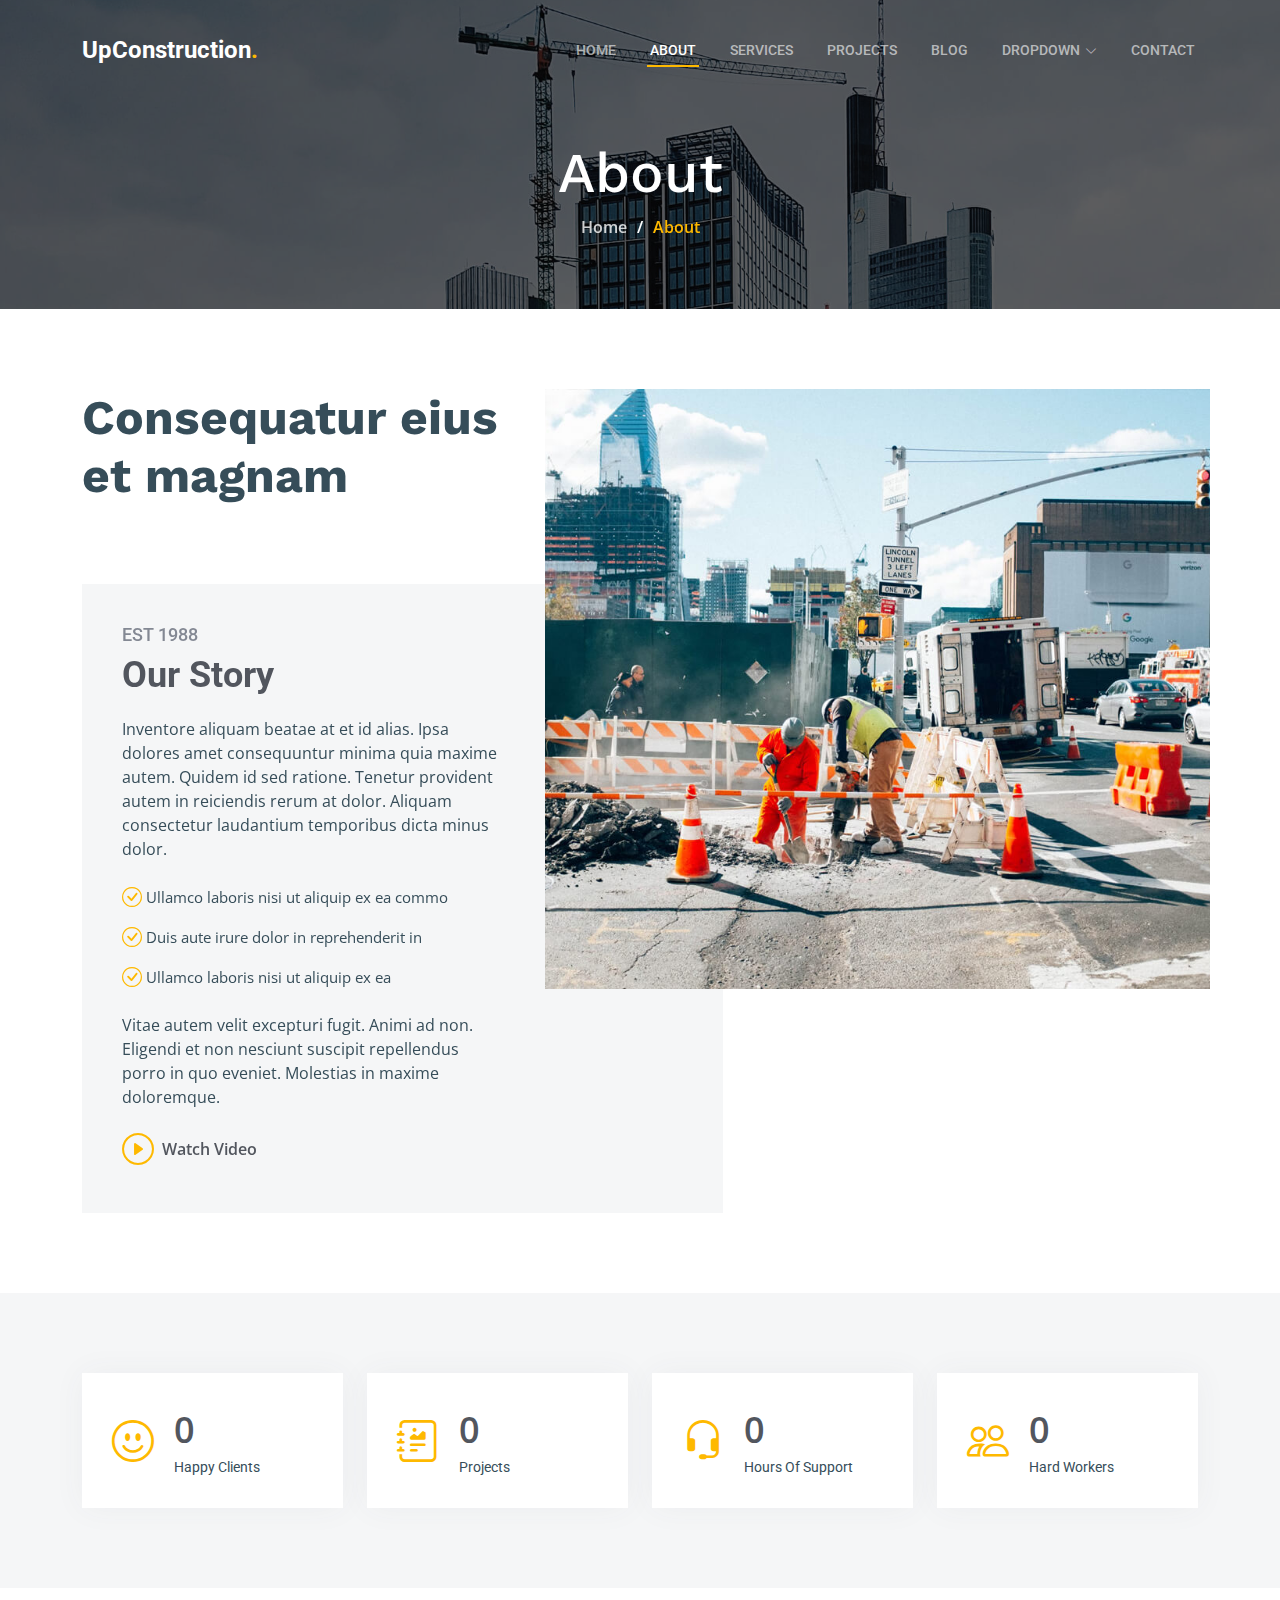
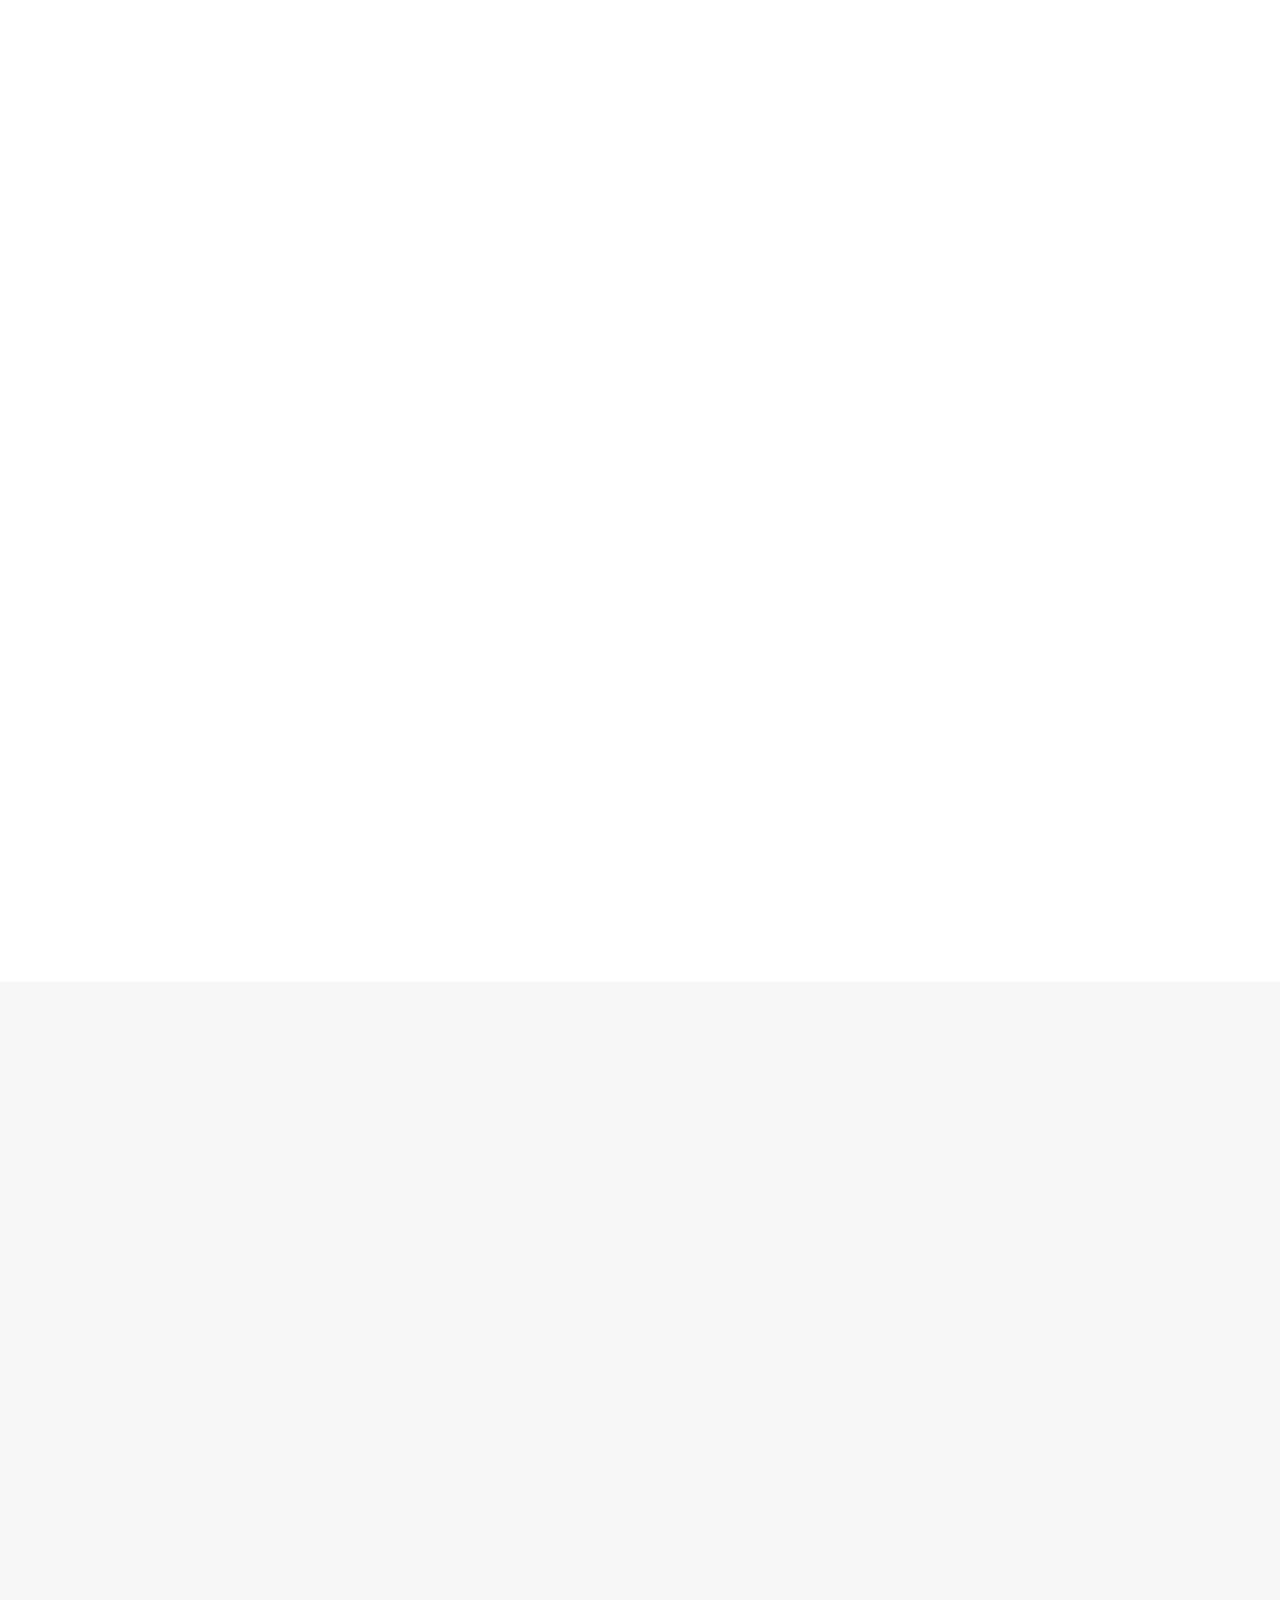
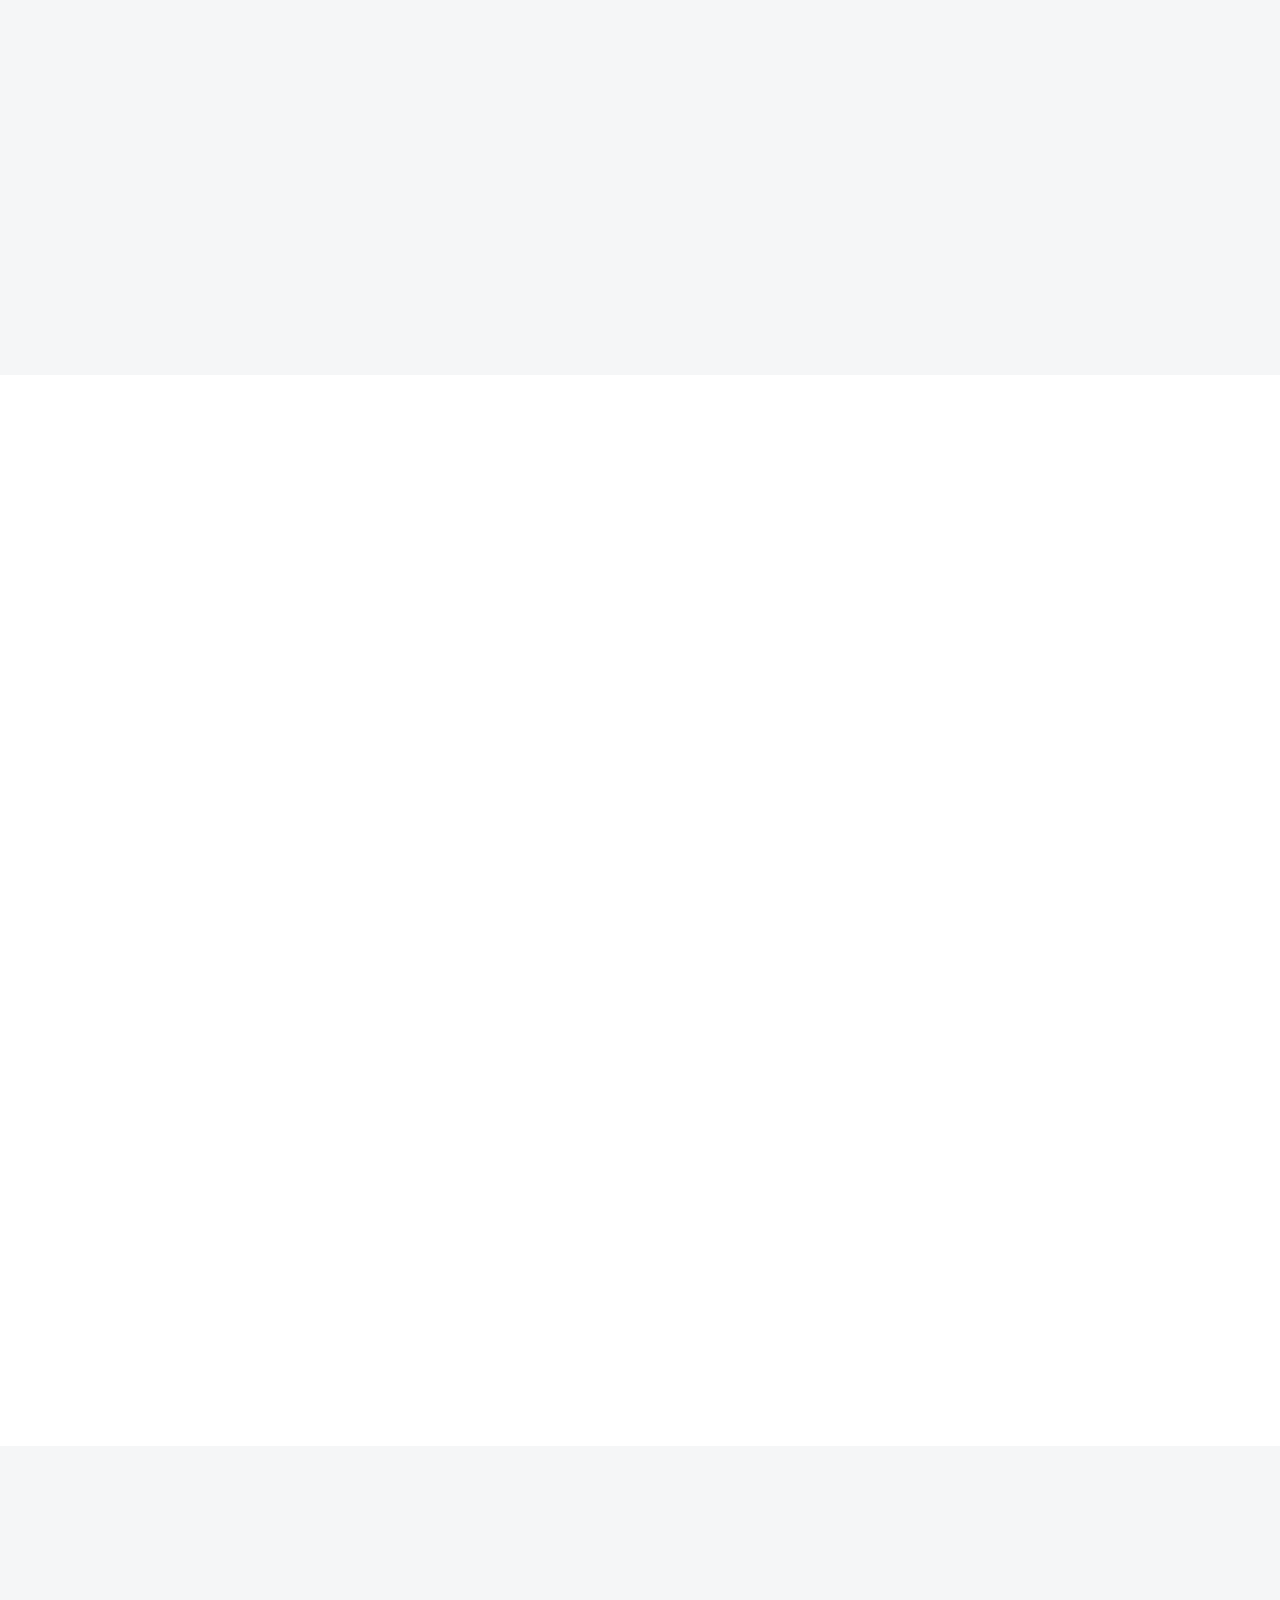
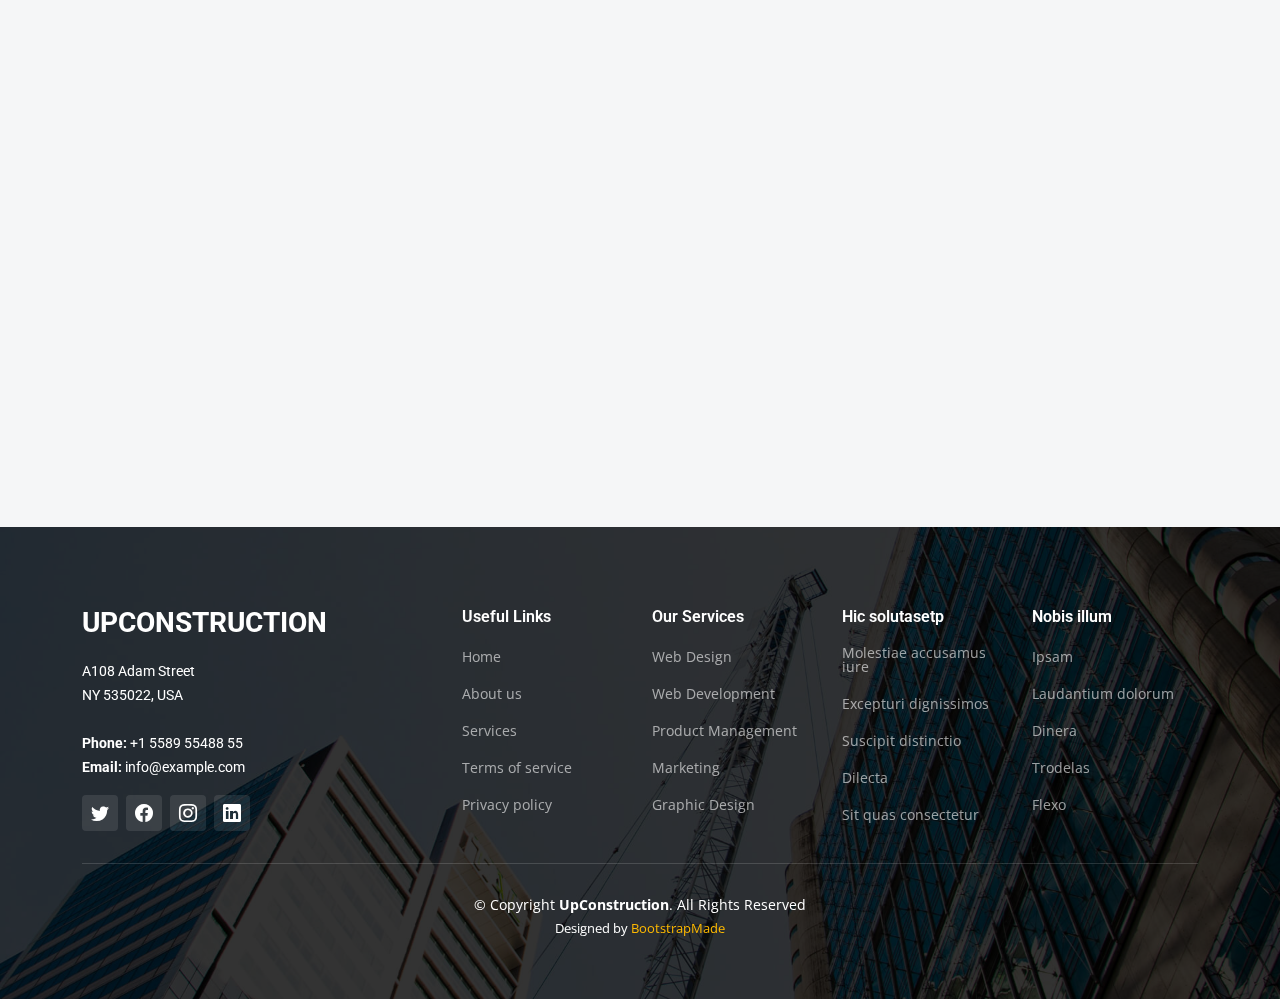
==== about.html @ 95f4d9fb "First commit" ====
<!DOCTYPE html>
<html lang="en">

<head>
  <meta charset="utf-8">
  <meta content="width=device-width, initial-scale=1.0" name="viewport">

  <title>UpConstruction Bootstrap Template - About</title>
  <meta content="" name="description">
  <meta content="" name="keywords">

  <!-- Favicons -->
  <link href="assets/img/favicon.png" rel="icon">
  <link href="assets/img/apple-touch-icon.png" rel="apple-touch-icon">

  <!-- Google Fonts -->
  <link rel="preconnect" href="https://fonts.googleapis.com">
  <link rel="preconnect" href="https://fonts.gstatic.com" crossorigin>
  <link href="https://fonts.googleapis.com/css2?family=Open+Sans:ital,wght@0,300;0,400;0,500;0,600;0,700;1,300;1,400;1,600;1,700&family=Roboto:ital,wght@0,300;0,400;0,500;0,600;0,700;1,300;1,400;1,500;1,600;1,700&family=Work+Sans:ital,wght@0,300;0,400;0,500;0,600;0,700;1,300;1,400;1,500;1,600;1,700&display=swap" rel="stylesheet">

  <!-- Vendor CSS Files -->
  <link href="assets/vendor/bootstrap/css/bootstrap.min.css" rel="stylesheet">
  <link href="assets/vendor/bootstrap-icons/bootstrap-icons.css" rel="stylesheet">
  <link href="assets/vendor/fontawesome-free/css/all.min.css" rel="stylesheet">
  <link href="assets/vendor/aos/aos.css" rel="stylesheet">
  <link href="assets/vendor/glightbox/css/glightbox.min.css" rel="stylesheet">
  <link href="assets/vendor/swiper/swiper-bundle.min.css" rel="stylesheet">

  <!-- Template Main CSS File -->
  <link href="assets/css/main.css" rel="stylesheet">

  <!-- =======================================================
  * Template Name: UpConstruction - v1.3.0
  * Template URL: https://bootstrapmade.com/upconstruction-bootstrap-construction-website-template/
  * Author: BootstrapMade.com
  * License: https://bootstrapmade.com/license/
  ======================================================== -->
</head>

<body>

  <!-- ======= Header ======= -->
  <header id="header" class="header d-flex align-items-center">
    <div class="container-fluid container-xl d-flex align-items-center justify-content-between">

      <a href="index.html" class="logo d-flex align-items-center">
        <!-- Uncomment the line below if you also wish to use an image logo -->
        <!-- <img src="assets/img/logo.png" alt=""> -->
        <h1>UpConstruction<span>.</span></h1>
      </a>

      <i class="mobile-nav-toggle mobile-nav-show bi bi-list"></i>
      <i class="mobile-nav-toggle mobile-nav-hide d-none bi bi-x"></i>
      <nav id="navbar" class="navbar">
        <ul>
          <li><a href="index.html">Home</a></li>
          <li><a href="about.html" class="active">About</a></li>
          <li><a href="services.html">Services</a></li>
          <li><a href="projects.html">Projects</a></li>
          <li><a href="blog.html">Blog</a></li>
          <li class="dropdown"><a href="#"><span>Dropdown</span> <i class="bi bi-chevron-down dropdown-indicator"></i></a>
            <ul>
              <li><a href="#">Dropdown 1</a></li>
              <li class="dropdown"><a href="#"><span>Deep Dropdown</span> <i class="bi bi-chevron-down dropdown-indicator"></i></a>
                <ul>
                  <li><a href="#">Deep Dropdown 1</a></li>
                  <li><a href="#">Deep Dropdown 2</a></li>
                  <li><a href="#">Deep Dropdown 3</a></li>
                  <li><a href="#">Deep Dropdown 4</a></li>
                  <li><a href="#">Deep Dropdown 5</a></li>
                </ul>
              </li>
              <li><a href="#">Dropdown 2</a></li>
              <li><a href="#">Dropdown 3</a></li>
              <li><a href="#">Dropdown 4</a></li>
            </ul>
          </li>
          <li><a href="contact.html">Contact</a></li>
        </ul>
      </nav><!-- .navbar -->

    </div>
  </header><!-- End Header -->

  <main id="main">

    <!-- ======= Breadcrumbs ======= -->
    <div class="breadcrumbs d-flex align-items-center" style="background-image: url('assets/img/breadcrumbs-bg.jpg');">
      <div class="container position-relative d-flex flex-column align-items-center" data-aos="fade">

        <h2>About</h2>
        <ol>
          <li><a href="index.html">Home</a></li>
          <li>About</li>
        </ol>

      </div>
    </div><!-- End Breadcrumbs -->

    <!-- ======= About Section ======= -->
    <section id="about" class="about">
      <div class="container" data-aos="fade-up">

        <div class="row position-relative">

          <div class="col-lg-7 about-img" style="background-image: url(assets/img/about.jpg);"></div>

          <div class="col-lg-7">
            <h2>Consequatur eius et magnam</h2>
            <div class="our-story">
              <h4>Est 1988</h4>
              <h3>Our Story</h3>
              <p>Inventore aliquam beatae at et id alias. Ipsa dolores amet consequuntur minima quia maxime autem. Quidem id sed ratione. Tenetur provident autem in reiciendis rerum at dolor. Aliquam consectetur laudantium temporibus dicta minus dolor.</p>
              <ul>
                <li><i class="bi bi-check-circle"></i> <span>Ullamco laboris nisi ut aliquip ex ea commo</span></li>
                <li><i class="bi bi-check-circle"></i> <span>Duis aute irure dolor in reprehenderit in</span></li>
                <li><i class="bi bi-check-circle"></i> <span>Ullamco laboris nisi ut aliquip ex ea</span></li>
              </ul>
              <p>Vitae autem velit excepturi fugit. Animi ad non. Eligendi et non nesciunt suscipit repellendus porro in quo eveniet. Molestias in maxime doloremque.</p>

              <div class="watch-video d-flex align-items-center position-relative">
                <i class="bi bi-play-circle"></i>
                <a href="https://www.youtube.com/watch?v=LXb3EKWsInQ" class="glightbox stretched-link">Watch Video</a>
              </div>
            </div>
          </div>

        </div>

      </div>
    </section>
    <!-- End About Section -->

    <!-- ======= Stats Counter Section ======= -->
    <section id="stats-counter" class="stats-counter section-bg">
      <div class="container">

        <div class="row gy-4">

          <div class="col-lg-3 col-md-6">
            <div class="stats-item d-flex align-items-center w-100 h-100">
              <i class="bi bi-emoji-smile color-blue flex-shrink-0"></i>
              <div>
                <span data-purecounter-start="0" data-purecounter-end="232" data-purecounter-duration="1" class="purecounter"></span>
                <p>Happy Clients</p>
              </div>
            </div>
          </div><!-- End Stats Item -->

          <div class="col-lg-3 col-md-6">
            <div class="stats-item d-flex align-items-center w-100 h-100">
              <i class="bi bi-journal-richtext color-orange flex-shrink-0"></i>
              <div>
                <span data-purecounter-start="0" data-purecounter-end="521" data-purecounter-duration="1" class="purecounter"></span>
                <p>Projects</p>
              </div>
            </div>
          </div><!-- End Stats Item -->

          <div class="col-lg-3 col-md-6">
            <div class="stats-item d-flex align-items-center w-100 h-100">
              <i class="bi bi-headset color-green flex-shrink-0"></i>
              <div>
                <span data-purecounter-start="0" data-purecounter-end="1463" data-purecounter-duration="1" class="purecounter"></span>
                <p>Hours Of Support</p>
              </div>
            </div>
          </div><!-- End Stats Item -->

          <div class="col-lg-3 col-md-6">
            <div class="stats-item d-flex align-items-center w-100 h-100">
              <i class="bi bi-people color-pink flex-shrink-0"></i>
              <div>
                <span data-purecounter-start="0" data-purecounter-end="15" data-purecounter-duration="1" class="purecounter"></span>
                <p>Hard Workers</p>
              </div>
            </div>
          </div><!-- End Stats Item -->

        </div>

      </div>
    </section><!-- End Stats Counter Section -->

    <!-- ======= Alt Services Section ======= -->
    <section id="alt-services" class="alt-services">
      <div class="container" data-aos="fade-up">

        <div class="row justify-content-around gy-4">
          <div class="col-lg-6 img-bg" style="background-image: url(assets/img/alt-services.jpg);" data-aos="zoom-in" data-aos-delay="100"></div>

          <div class="col-lg-5 d-flex flex-column justify-content-center">
            <h3>Enim quis est voluptatibus aliquid consequatur fugiat</h3>
            <p>Esse voluptas cumque vel exercitationem. Reiciendis est hic accusamus. Non ipsam et sed minima temporibus laudantium. Soluta voluptate sed facere corporis dolores excepturi</p>

            <div class="icon-box d-flex position-relative" data-aos="fade-up" data-aos-delay="100">
              <i class="bi bi-easel flex-shrink-0"></i>
              <div>
                <h4><a href="" class="stretched-link">Lorem Ipsum</a></h4>
                <p>Voluptatum deleniti atque corrupti quos dolores et quas molestias excepturi sint occaecati cupiditate non provident</p>
              </div>
            </div><!-- End Icon Box -->

            <div class="icon-box d-flex position-relative" data-aos="fade-up" data-aos-delay="200">
              <i class="bi bi-patch-check flex-shrink-0"></i>
              <div>
                <h4><a href="" class="stretched-link">Nemo Enim</a></h4>
                <p>At vero eos et accusamus et iusto odio dignissimos ducimus qui blanditiis praesentium voluptatum deleniti atque</p>
              </div>
            </div><!-- End Icon Box -->

            <div class="icon-box d-flex position-relative" data-aos="fade-up" data-aos-delay="300">
              <i class="bi bi-brightness-high flex-shrink-0"></i>
              <div>
                <h4><a href="" class="stretched-link">Dine Pad</a></h4>
                <p>Explicabo est voluptatum asperiores consequatur magnam. Et veritatis odit. Sunt aut deserunt minus aut eligendi omnis</p>
              </div>
            </div><!-- End Icon Box -->

            <div class="icon-box d-flex position-relative" data-aos="fade-up" data-aos-delay="400">
              <i class="bi bi-brightness-high flex-shrink-0"></i>
              <div>
                <h4><a href="" class="stretched-link">Tride clov</a></h4>
                <p>Est voluptatem labore deleniti quis a delectus et. Saepe dolorem libero sit non aspernatur odit amet. Et eligendi</p>
              </div>
            </div><!-- End Icon Box -->

          </div>
        </div>

      </div>
    </section><!-- End Alt Services Section -->

    <!-- ======= Alt Services Section 2 ======= -->
    <section id="alt-services-2" class="alt-services section-bg">
      <div class="container" data-aos="fade-up">

        <div class="row justify-content-around gy-4">
          <div class="col-lg-5 d-flex flex-column justify-content-center">
            <h3>Non quasi officia eum nobis et rerum epudiandae rem voluptatem</h3>
            <p>Maxime quia dolorum alias perspiciatis. Earum voluptatem sint at non. Ducimus maxime minima iste magni sit praesentium assumenda minus. Amet rerum saepe tempora vero.</p>

            <div class="icon-box d-flex position-relative" data-aos="fade-up" data-aos-delay="100">
              <i class="bi bi-easel flex-shrink-0"></i>
              <div>
                <h4><a href="" class="stretched-link">Lorem Ipsum</a></h4>
                <p>Voluptatum deleniti atque corrupti quos dolores et quas molestias excepturi sint occaecati cupiditate non provident</p>
              </div>
            </div><!-- End Icon Box -->

            <div class="icon-box d-flex position-relative" data-aos="fade-up" data-aos-delay="200">
              <i class="bi bi-patch-check flex-shrink-0"></i>
              <div>
                <h4><a href="" class="stretched-link">Nemo Enim</a></h4>
                <p>At vero eos et accusamus et iusto odio dignissimos ducimus qui blanditiis praesentium voluptatum deleniti atque</p>
              </div>
            </div><!-- End Icon Box -->

            <div class="icon-box d-flex position-relative" data-aos="fade-up" data-aos-delay="300">
              <i class="bi bi-brightness-high flex-shrink-0"></i>
              <div>
                <h4><a href="" class="stretched-link">Dine Pad</a></h4>
                <p>Explicabo est voluptatum asperiores consequatur magnam. Et veritatis odit. Sunt aut deserunt minus aut eligendi omnis</p>
              </div>
            </div><!-- End Icon Box -->

            <div class="icon-box d-flex position-relative" data-aos="fade-up" data-aos-delay="400">
              <i class="bi bi-brightness-high flex-shrink-0"></i>
              <div>
                <h4><a href="" class="stretched-link">Tride clov</a></h4>
                <p>Est voluptatem labore deleniti quis a delectus et. Saepe dolorem libero sit non aspernatur odit amet. Et eligendi</p>
              </div>
            </div><!-- End Icon Box -->
          </div>

          <div class="col-lg-6 img-bg" style="background-image: url(assets/img/alt-services-2.jpg);" data-aos="zoom-in" data-aos-delay="100"></div>
        </div>

      </div>
    </section><!-- End Alt Services Section 2 -->

    <!-- ======= Our Team Section ======= -->
    <section id="team" class="team">
      <div class="container" data-aos="fade-up">

        <div class="section-header">
          <h2>Our Team</h2>
          <p>Aperiam dolorum et et wuia molestias qui eveniet numquam nihil porro incidunt dolores placeat sunt id nobis omnis tiledo stran delop</p>
        </div>

        <div class="row gy-5">

          <div class="col-lg-4 col-md-6 member" data-aos="fade-up" data-aos-delay="100">
            <div class="member-img">
              <img src="assets/img/team/team-1.jpg" class="img-fluid" alt="">
              <div class="social">
                <a href="#"><i class="bi bi-twitter"></i></a>
                <a href="#"><i class="bi bi-facebook"></i></a>
                <a href="#"><i class="bi bi-instagram"></i></a>
                <a href="#"><i class="bi bi-linkedin"></i></a>
              </div>
            </div>
            <div class="member-info text-center">
              <h4>Walter White</h4>
              <span>Chief Executive Officer</span>
              <p>Aliquam iure quaerat voluptatem praesentium possimus unde laudantium vel dolorum distinctio dire flow</p>
            </div>
          </div><!-- End Team Member -->

          <div class="col-lg-4 col-md-6 member" data-aos="fade-up" data-aos-delay="200">
            <div class="member-img">
              <img src="assets/img/team/team-2.jpg" class="img-fluid" alt="">
              <div class="social">
                <a href="#"><i class="bi bi-twitter"></i></a>
                <a href="#"><i class="bi bi-facebook"></i></a>
                <a href="#"><i class="bi bi-instagram"></i></a>
                <a href="#"><i class="bi bi-linkedin"></i></a>
              </div>
            </div>
            <div class="member-info text-center">
              <h4>Sarah Jhonson</h4>
              <span>Product Manager</span>
              <p>Labore ipsam sit consequatur exercitationem rerum laboriosam laudantium aut quod dolores exercitationem ut</p>
            </div>
          </div><!-- End Team Member -->

          <div class="col-lg-4 col-md-6 member" data-aos="fade-up" data-aos-delay="300">
            <div class="member-img">
              <img src="assets/img/team/team-3.jpg" class="img-fluid" alt="">
              <div class="social">
                <a href="#"><i class="bi bi-twitter"></i></a>
                <a href="#"><i class="bi bi-facebook"></i></a>
                <a href="#"><i class="bi bi-instagram"></i></a>
                <a href="#"><i class="bi bi-linkedin"></i></a>
              </div>
            </div>
            <div class="member-info text-center">
              <h4>William Anderson</h4>
              <span>CTO</span>
              <p>Illum minima ea autem doloremque ipsum quidem quas aspernatur modi ut praesentium vel tque sed facilis at qui</p>
            </div>
          </div><!-- End Team Member -->

          <div class="col-lg-4 col-md-6 member" data-aos="fade-up" data-aos-delay="400">
            <div class="member-img">
              <img src="assets/img/team/team-4.jpg" class="img-fluid" alt="">
              <div class="social">
                <a href="#"><i class="bi bi-twitter"></i></a>
                <a href="#"><i class="bi bi-facebook"></i></a>
                <a href="#"><i class="bi bi-instagram"></i></a>
                <a href="#"><i class="bi bi-linkedin"></i></a>
              </div>
            </div>
            <div class="member-info text-center">
              <h4>Amanda Jepson</h4>
              <span>Accountant</span>
              <p>Magni voluptatem accusamus assumenda cum nisi aut qui dolorem voluptate sed et veniam quasi quam consectetur</p>
            </div>
          </div><!-- End Team Member -->

          <div class="col-lg-4 col-md-6 member" data-aos="fade-up" data-aos-delay="500">
            <div class="member-img">
              <img src="assets/img/team/team-5.jpg" class="img-fluid" alt="">
              <div class="social">
                <a href="#"><i class="bi bi-twitter"></i></a>
                <a href="#"><i class="bi bi-facebook"></i></a>
                <a href="#"><i class="bi bi-instagram"></i></a>
                <a href="#"><i class="bi bi-linkedin"></i></a>
              </div>
            </div>
            <div class="member-info text-center">
              <h4>Brian Doe</h4>
              <span>Marketing</span>
              <p>Qui consequuntur quos accusamus magnam quo est molestiae eius laboriosam sunt doloribus quia impedit laborum velit</p>
            </div>
          </div><!-- End Team Member -->

          <div class="col-lg-4 col-md-6 member" data-aos="fade-up" data-aos-delay="600">
            <div class="member-img">
              <img src="assets/img/team/team-6.jpg" class="img-fluid" alt="">
              <div class="social">
                <a href="#"><i class="bi bi-twitter"></i></a>
                <a href="#"><i class="bi bi-facebook"></i></a>
                <a href="#"><i class="bi bi-instagram"></i></a>
                <a href="#"><i class="bi bi-linkedin"></i></a>
              </div>
            </div>
            <div class="member-info text-center">
              <h4>Josepha Palas</h4>
              <span>Operation</span>
              <p>Sint sint eveniet explicabo amet consequatur nesciunt error enim rerum earum et omnis fugit eligendi cupiditate vel</p>
            </div>
          </div><!-- End Team Member -->

        </div>

      </div>
    </section><!-- End Our Team Section -->

    <!-- ======= Testimonials Section ======= -->
    <section id="testimonials" class="testimonials section-bg">
      <div class="container" data-aos="fade-up">

        <div class="section-header">
          <h2>Testimonials</h2>
          <p>Quam sed id excepturi ccusantium dolorem ut quis dolores nisi llum nostrum enim velit qui ut et autem uia reprehenderit sunt deleniti</p>
        </div>

        <div class="slides-2 swiper">
          <div class="swiper-wrapper">

            <div class="swiper-slide">
              <div class="testimonial-wrap">
                <div class="testimonial-item">
                  <img src="assets/img/testimonials/testimonials-1.jpg" class="testimonial-img" alt="">
                  <h3>Saul Goodman</h3>
                  <h4>Ceo &amp; Founder</h4>
                  <div class="stars">
                    <i class="bi bi-star-fill"></i><i class="bi bi-star-fill"></i><i class="bi bi-star-fill"></i><i class="bi bi-star-fill"></i><i class="bi bi-star-fill"></i>
                  </div>
                  <p>
                    <i class="bi bi-quote quote-icon-left"></i>
                    Proin iaculis purus consequat sem cure digni ssim donec porttitora entum suscipit rhoncus. Accusantium quam, ultricies eget id, aliquam eget nibh et. Maecen aliquam, risus at semper.
                    <i class="bi bi-quote quote-icon-right"></i>
                  </p>
                </div>
              </div>
            </div><!-- End testimonial item -->

            <div class="swiper-slide">
              <div class="testimonial-wrap">
                <div class="testimonial-item">
                  <img src="assets/img/testimonials/testimonials-2.jpg" class="testimonial-img" alt="">
                  <h3>Sara Wilsson</h3>
                  <h4>Designer</h4>
                  <div class="stars">
                    <i class="bi bi-star-fill"></i><i class="bi bi-star-fill"></i><i class="bi bi-star-fill"></i><i class="bi bi-star-fill"></i><i class="bi bi-star-fill"></i>
                  </div>
                  <p>
                    <i class="bi bi-quote quote-icon-left"></i>
                    Export tempor illum tamen malis malis eram quae irure esse labore quem cillum quid cillum eram malis quorum velit fore eram velit sunt aliqua noster fugiat irure amet legam anim culpa.
                    <i class="bi bi-quote quote-icon-right"></i>
                  </p>
                </div>
              </div>
            </div><!-- End testimonial item -->

            <div class="swiper-slide">
              <div class="testimonial-wrap">
                <div class="testimonial-item">
                  <img src="assets/img/testimonials/testimonials-3.jpg" class="testimonial-img" alt="">
                  <h3>Jena Karlis</h3>
                  <h4>Store Owner</h4>
                  <div class="stars">
                    <i class="bi bi-star-fill"></i><i class="bi bi-star-fill"></i><i class="bi bi-star-fill"></i><i class="bi bi-star-fill"></i><i class="bi bi-star-fill"></i>
                  </div>
                  <p>
                    <i class="bi bi-quote quote-icon-left"></i>
                    Enim nisi quem export duis labore cillum quae magna enim sint quorum nulla quem veniam duis minim tempor labore quem eram duis noster aute amet eram fore quis sint minim.
                    <i class="bi bi-quote quote-icon-right"></i>
                  </p>
                </div>
              </div>
            </div><!-- End testimonial item -->

            <div class="swiper-slide">
              <div class="testimonial-wrap">
                <div class="testimonial-item">
                  <img src="assets/img/testimonials/testimonials-4.jpg" class="testimonial-img" alt="">
                  <h3>Matt Brandon</h3>
                  <h4>Freelancer</h4>
                  <div class="stars">
                    <i class="bi bi-star-fill"></i><i class="bi bi-star-fill"></i><i class="bi bi-star-fill"></i><i class="bi bi-star-fill"></i><i class="bi bi-star-fill"></i>
                  </div>
                  <p>
                    <i class="bi bi-quote quote-icon-left"></i>
                    Fugiat enim eram quae cillum dolore dolor amet nulla culpa multos export minim fugiat minim velit minim dolor enim duis veniam ipsum anim magna sunt elit fore quem dolore labore illum veniam.
                    <i class="bi bi-quote quote-icon-right"></i>
                  </p>
                </div>
              </div>
            </div><!-- End testimonial item -->

            <div class="swiper-slide">
              <div class="testimonial-wrap">
                <div class="testimonial-item">
                  <img src="assets/img/testimonials/testimonials-5.jpg" class="testimonial-img" alt="">
                  <h3>John Larson</h3>
                  <h4>Entrepreneur</h4>
                  <div class="stars">
                    <i class="bi bi-star-fill"></i><i class="bi bi-star-fill"></i><i class="bi bi-star-fill"></i><i class="bi bi-star-fill"></i><i class="bi bi-star-fill"></i>
                  </div>
                  <p>
                    <i class="bi bi-quote quote-icon-left"></i>
                    Quis quorum aliqua sint quem legam fore sunt eram irure aliqua veniam tempor noster veniam enim culpa labore duis sunt culpa nulla illum cillum fugiat legam esse veniam culpa fore nisi cillum quid.
                    <i class="bi bi-quote quote-icon-right"></i>
                  </p>
                </div>
              </div>
            </div><!-- End testimonial item -->

          </div>
          <div class="swiper-pagination"></div>
        </div>

      </div>
    </section><!-- End Testimonials Section -->

  </main><!-- End #main -->

  <!-- ======= Footer ======= -->
  <footer id="footer" class="footer">

    <div class="footer-content position-relative">
      <div class="container">
        <div class="row">

          <div class="col-lg-4 col-md-6">
            <div class="footer-info">
              <h3>UpConstruction</h3>
              <p>
                A108 Adam Street <br>
                NY 535022, USA<br><br>
                <strong>Phone:</strong> +1 5589 55488 55<br>
                <strong>Email:</strong> info@example.com<br>
              </p>
              <div class="social-links d-flex mt-3">
                <a href="#" class="d-flex align-items-center justify-content-center"><i class="bi bi-twitter"></i></a>
                <a href="#" class="d-flex align-items-center justify-content-center"><i class="bi bi-facebook"></i></a>
                <a href="#" class="d-flex align-items-center justify-content-center"><i class="bi bi-instagram"></i></a>
                <a href="#" class="d-flex align-items-center justify-content-center"><i class="bi bi-linkedin"></i></a>
              </div>
            </div>
          </div><!-- End footer info column-->

          <div class="col-lg-2 col-md-3 footer-links">
            <h4>Useful Links</h4>
            <ul>
              <li><a href="#">Home</a></li>
              <li><a href="#">About us</a></li>
              <li><a href="#">Services</a></li>
              <li><a href="#">Terms of service</a></li>
              <li><a href="#">Privacy policy</a></li>
            </ul>
          </div><!-- End footer links column-->

          <div class="col-lg-2 col-md-3 footer-links">
            <h4>Our Services</h4>
            <ul>
              <li><a href="#">Web Design</a></li>
              <li><a href="#">Web Development</a></li>
              <li><a href="#">Product Management</a></li>
              <li><a href="#">Marketing</a></li>
              <li><a href="#">Graphic Design</a></li>
            </ul>
          </div><!-- End footer links column-->

          <div class="col-lg-2 col-md-3 footer-links">
            <h4>Hic solutasetp</h4>
            <ul>
              <li><a href="#">Molestiae accusamus iure</a></li>
              <li><a href="#">Excepturi dignissimos</a></li>
              <li><a href="#">Suscipit distinctio</a></li>
              <li><a href="#">Dilecta</a></li>
              <li><a href="#">Sit quas consectetur</a></li>
            </ul>
          </div><!-- End footer links column-->

          <div class="col-lg-2 col-md-3 footer-links">
            <h4>Nobis illum</h4>
            <ul>
              <li><a href="#">Ipsam</a></li>
              <li><a href="#">Laudantium dolorum</a></li>
              <li><a href="#">Dinera</a></li>
              <li><a href="#">Trodelas</a></li>
              <li><a href="#">Flexo</a></li>
            </ul>
          </div><!-- End footer links column-->

        </div>
      </div>
    </div>

    <div class="footer-legal text-center position-relative">
      <div class="container">
        <div class="copyright">
          &copy; Copyright <strong><span>UpConstruction</span></strong>. All Rights Reserved
        </div>
        <div class="credits">
          <!-- All the links in the footer should remain intact. -->
          <!-- You can delete the links only if you purchased the pro version. -->
          <!-- Licensing information: https://bootstrapmade.com/license/ -->
          <!-- Purchase the pro version with working PHP/AJAX contact form: https://bootstrapmade.com/upconstruction-bootstrap-construction-website-template/ -->
          Designed by <a href="https://bootstrapmade.com/">BootstrapMade</a>
        </div>
      </div>
    </div>

  </footer>
  <!-- End Footer -->

  <a href="#" class="scroll-top d-flex align-items-center justify-content-center"><i class="bi bi-arrow-up-short"></i></a>

  <div id="preloader"></div>

  <!-- Vendor JS Files -->
  <script src="assets/vendor/bootstrap/js/bootstrap.bundle.min.js"></script>
  <script src="assets/vendor/aos/aos.js"></script>
  <script src="assets/vendor/glightbox/js/glightbox.min.js"></script>
  <script src="assets/vendor/isotope-layout/isotope.pkgd.min.js"></script>
  <script src="assets/vendor/swiper/swiper-bundle.min.js"></script>
  <script src="assets/vendor/purecounter/purecounter_vanilla.js"></script>
  <script src="assets/vendor/php-email-form/validate.js"></script>

  <!-- Template Main JS File -->
  <script src="assets/js/main.js"></script>

</body>

</html>
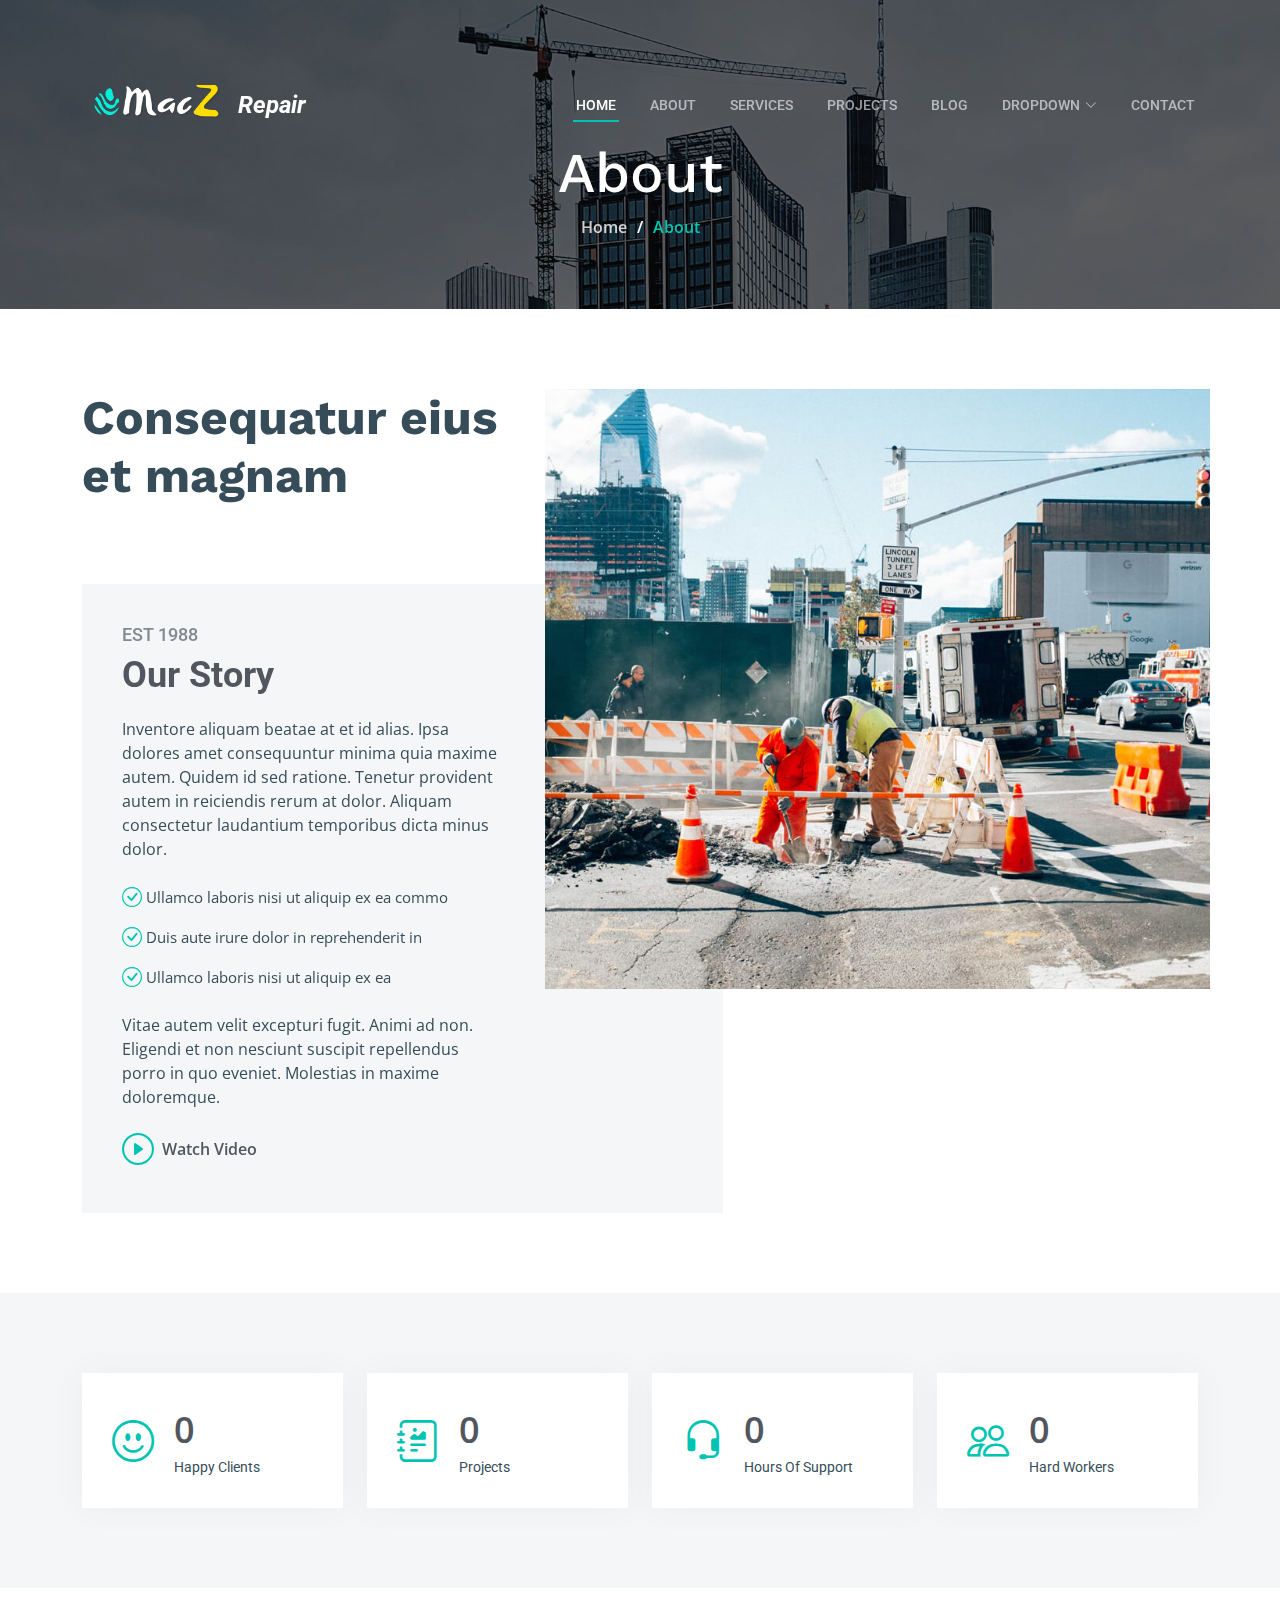
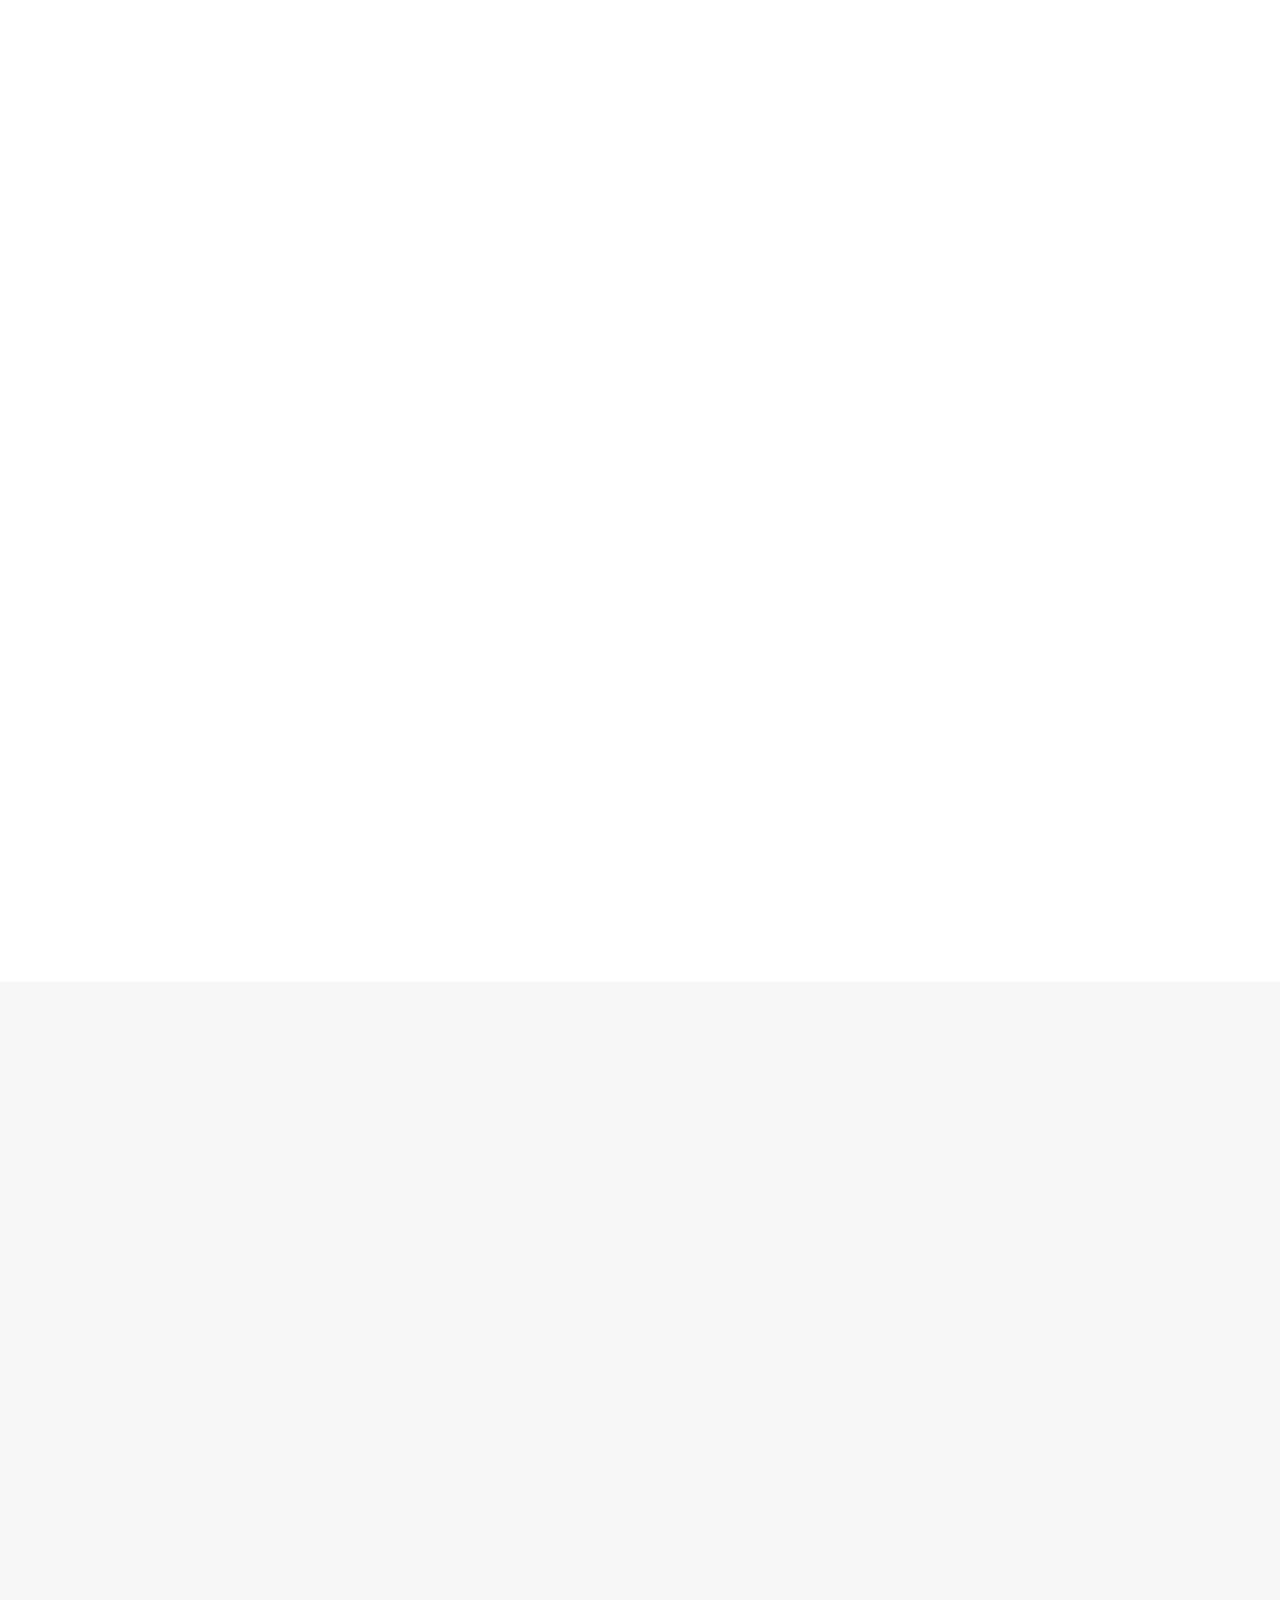
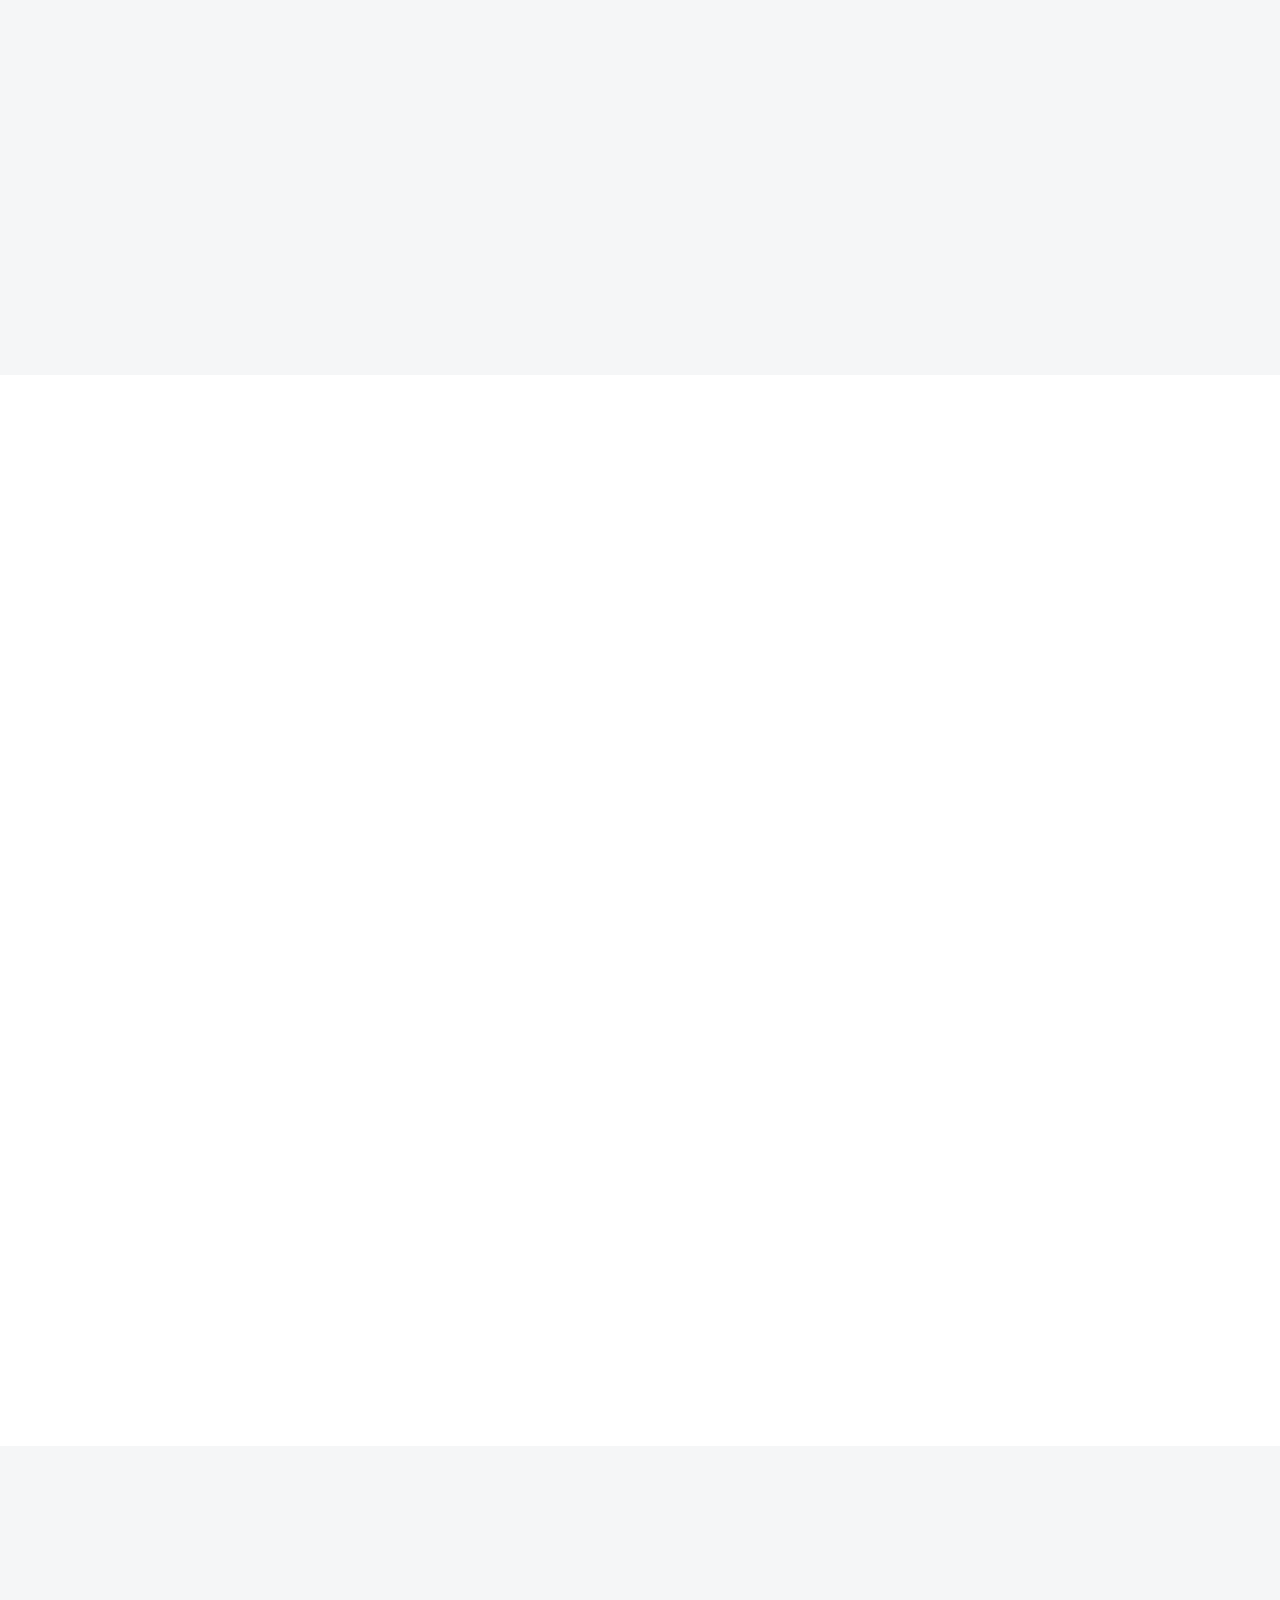
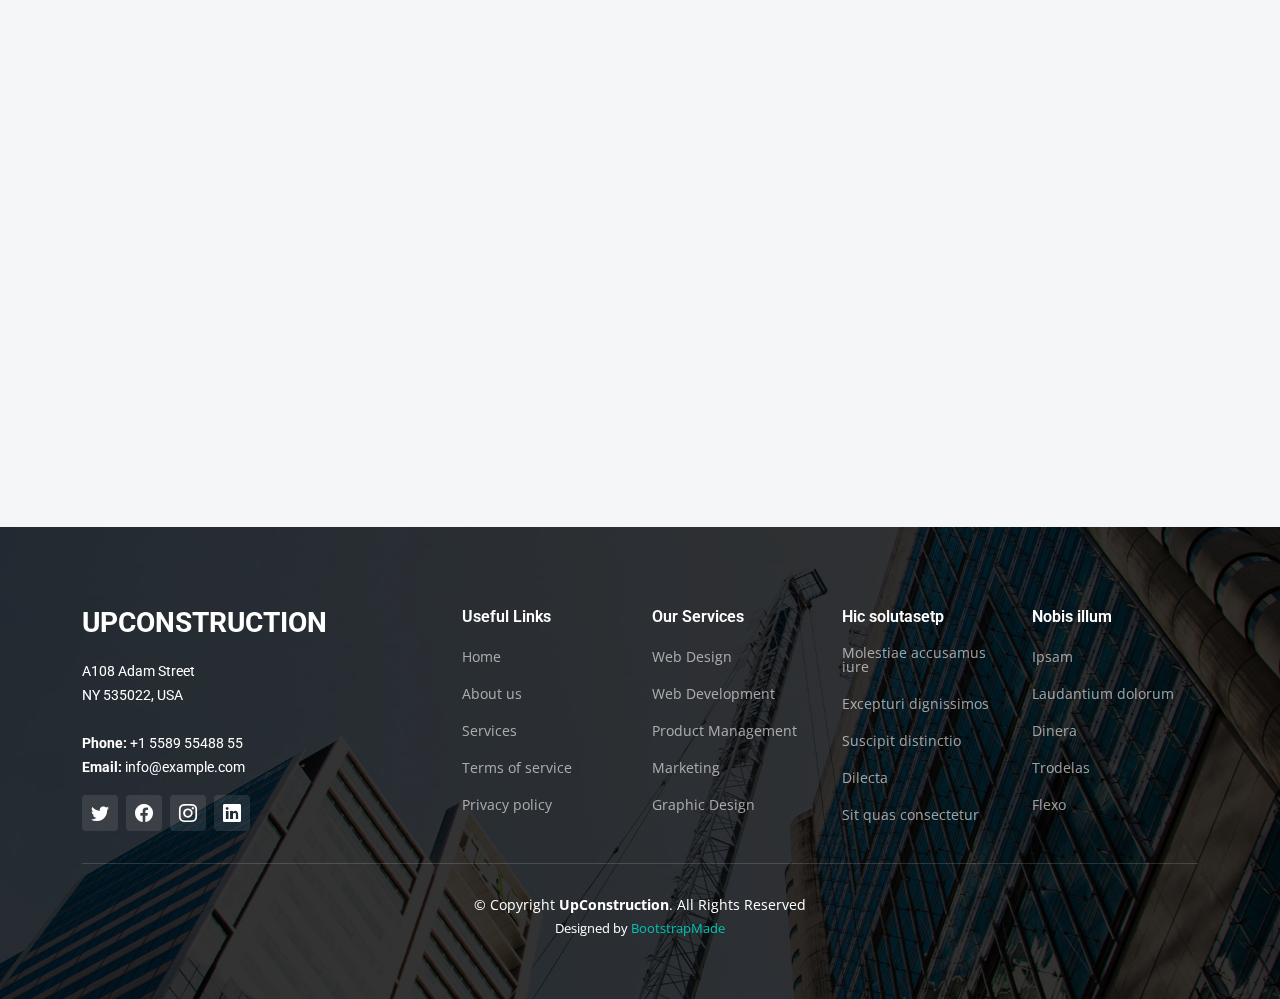
==== commit 22d39501: "carousel speed adjusted and previous modifications" ====
--- a/about.html
+++ b/about.html
@@ -39,48 +39,45 @@
 
 <body>
 
-  <!-- ======= Header ======= -->
-  <header id="header" class="header d-flex align-items-center">
-    <div class="container-fluid container-xl d-flex align-items-center justify-content-between">
-
-      <a href="index.html" class="logo d-flex align-items-center">
-        <!-- Uncomment the line below if you also wish to use an image logo -->
-        <!-- <img src="assets/img/logo.png" alt=""> -->
-        <h1>UpConstruction<span>.</span></h1>
-      </a>
-
-      <i class="mobile-nav-toggle mobile-nav-show bi bi-list"></i>
-      <i class="mobile-nav-toggle mobile-nav-hide d-none bi bi-x"></i>
-      <nav id="navbar" class="navbar">
-        <ul>
-          <li><a href="index.html">Home</a></li>
-          <li><a href="about.html" class="active">About</a></li>
-          <li><a href="services.html">Services</a></li>
-          <li><a href="projects.html">Projects</a></li>
-          <li><a href="blog.html">Blog</a></li>
-          <li class="dropdown"><a href="#"><span>Dropdown</span> <i class="bi bi-chevron-down dropdown-indicator"></i></a>
-            <ul>
-              <li><a href="#">Dropdown 1</a></li>
-              <li class="dropdown"><a href="#"><span>Deep Dropdown</span> <i class="bi bi-chevron-down dropdown-indicator"></i></a>
-                <ul>
-                  <li><a href="#">Deep Dropdown 1</a></li>
-                  <li><a href="#">Deep Dropdown 2</a></li>
-                  <li><a href="#">Deep Dropdown 3</a></li>
-                  <li><a href="#">Deep Dropdown 4</a></li>
-                  <li><a href="#">Deep Dropdown 5</a></li>
-                </ul>
-              </li>
-              <li><a href="#">Dropdown 2</a></li>
-              <li><a href="#">Dropdown 3</a></li>
-              <li><a href="#">Dropdown 4</a></li>
-            </ul>
-          </li>
-          <li><a href="contact.html">Contact</a></li>
-        </ul>
-      </nav><!-- .navbar -->
-
-    </div>
-  </header><!-- End Header -->
+    <!-- ======= Header ======= -->
+    <header id="header" class="header d-flex align-items-center">
+      <div class="container-fluid container-xl d-flex align-items-center justify-content-between">
+  
+        <a href="index.html" class="logo d-flex align-items-center">
+          <!-- Uncomment the line below if you also wish to use an image logo -->
+          <img src="assets/img/logo.png" alt="">
+          <h1><i>Repair</i></h1>
+        </a>
+  
+        <i class="mobile-nav-toggle mobile-nav-show bi bi-list"></i>
+        <i class="mobile-nav-toggle mobile-nav-hide d-none bi bi-x"></i>
+        <nav id="navbar" class="navbar">
+          <ul>
+            <li><a href="index.html" class="active">Home</a></li>
+            <li><a href="about.html">About</a></li>
+            <li><a href="services.html">Services</a></li>
+            <li><a href="projects.html">Projects</a></li>
+            <li><a href="blog.html">Blog</a></li>
+            <li class="dropdown"><a href="#"><span>Dropdown</span> <i class="bi bi-chevron-down dropdown-indicator"></i></a>
+              <ul>
+                <li><a href="#">Dropdown 1</a></li>
+                <li class="dropdown"><a href="#"><span>Deep Dropdown</span> <i class="bi bi-chevron-down dropdown-indicator"></i></a>
+                  <ul>
+                    <li><a href="#">Deep Dropdown 1</a></li>
+                    <li><a href="#">Deep Dropdown 2</a></li>
+                  </ul>
+                </li>
+                <li><a href="#">Dropdown 2</a></li>
+                <li><a href="#">Dropdown 3</a></li>
+                <li><a href="#">Dropdown 4</a></li>
+              </ul>
+            </li>
+            <li><a href="contact.html">Contact</a></li>
+          </ul>
+        </nav><!-- .navbar -->
+  
+      </div>
+    </header><!-- End Header -->
 
   <main id="main">
 
--- a/assets/css/main.css
+++ b/assets/css/main.css
@@ -13,7 +13,7 @@
 /* Colors */
 :root {
   --color-default: #364d59;
-  --color-primary: #feb900;
+  --color-primary: #00c4b3;
   --color-secondary: #52565e;
 }
 
@@ -592,10 +592,13 @@
 }
 
 .get-started .php-email-form {
-  background: #f4efdd;
+  background: #edfdfc;
   padding: 30px;
   height: 100%;
   border-radius: 20px;
+  outline: auto;
+  outline-color: #00c4b3;
+
 }
 
 @media (max-width: 575px) {
@@ -685,7 +688,7 @@
   transition: 0.4s;
   background-color: transparent;
   border-radius: 50px;
-  border-color:#feb900;
+  border-color:var(--color-primary);
   outline: auto;
   outline-color: var(--color-primary);
 
@@ -696,7 +699,7 @@
 }
 
 .get-started .php-email-form button[type=submit]:hover {
-  background: rgba(254, 185, 0, 0.8);
+  background: var(--color-primary);
 }
 
 @-webkit-keyframes animate-loading {
@@ -759,6 +762,13 @@
   padding: 40px;
   background: #fff;
   height: 100%;
+  border-radius: 4%;
+  
+}
+
+.services .service-item:hover {
+  box-shadow: 0px 0px 10px rgba(0, 0, 0, 0.2);
+  
 }
 
 .services .service-item .icon {
@@ -1033,7 +1043,7 @@
 
 .testimonials .testimonials-carousel,
 .testimonials .testimonials-slider {
-  overflow: hidden;
+  overflow:hidden;
 }
 
 .testimonials .testimonial-item {
@@ -1126,6 +1136,7 @@
   .testimonials .testimonials-carousel,
   .testimonials .testimonials-slider {
     overflow: hidden;
+     
   }
 
   .testimonials .testimonial-item {
@@ -1146,7 +1157,9 @@
   background-size: cover;
   background-position: center center;
   min-height: 400px;
-}
+  box-shadow: 0px 0px 30px rgba(0, 0, 0, 0.2);
+}
+
 
 .alt-services h3 {
   font-size: 28px;
@@ -2715,4 +2728,4 @@
 
 .footer .footer-legal .credits a {
   color: var(--color-primary);
-}+}
